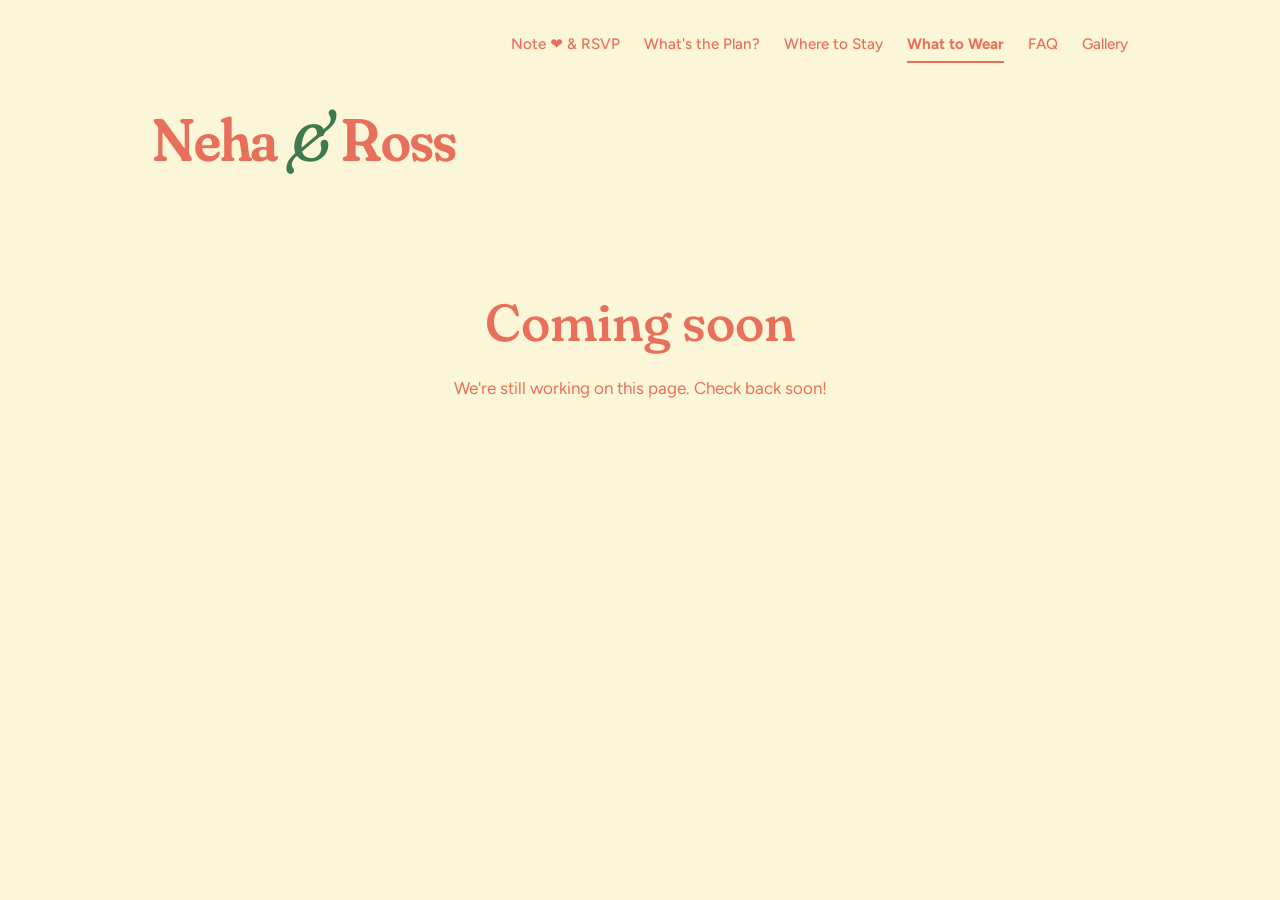
==== attire.html @ 46ffe924 "Build multi-tab wedding site Co-Authored-By: Claude Sonnet 5.5 <noreply@anthropic.com>  Co-authored-" ====
<!DOCTYPE html>
<html lang="en">
<head>
  <meta charset="UTF-8">
  <meta name="viewport" content="width=device-width, initial-scale=1.0">
  <title>What to Wear | Neha &amp; Ross</title>
  <meta name="theme-color" content="#FCF6D9">
  <link rel="preconnect" href="https://fonts.googleapis.com">
  <link rel="preconnect" href="https://fonts.gstatic.com" crossorigin>
  <link href="https://fonts.googleapis.com/css2?family=Fraunces:ital,opsz,wght,SOFT,WONK@0,9..144,100..900,0..100,0..1;1,9..144,100..900,0..100,0..1&family=Figtree:wght@400;500;600;700&display=swap" rel="stylesheet">
  <link rel="stylesheet" href="style.css">
</head>
<body>
<div class="page">
  <nav class="nav" aria-label="Main">
    <a href="index.html">Note ❤️ &amp; RSVP</a>
    <a href="schedule.html">What's the Plan?</a>
    <a href="stay.html">Where to Stay</a>
    <a href="attire.html" aria-current="page">What to Wear</a>
    <a href="faq.html">FAQ</a>
    <a href="gallery.html">Gallery</a>
  </nav>

  <p class="names small"><a href="index.html">Neha <span class="amp">&amp;</span> Ross</a></p>

  <section class="soon">
    <h1>Coming soon</h1>
    <p>We're still working on this page. Check back soon!</p>
  </section>
</div>
</body>
</html>
---- style.css ----
:root {
  --cream: #FCF6D9;
  --coral: #E8705A;
  --green: #3F7A4F;
  --serif: "Fraunces", Georgia, serif;
  --sans: "Figtree", system-ui, -apple-system, "Segoe UI", sans-serif;
}
*, *::before, *::after { box-sizing: border-box; }
body {
  margin: 0;
  background: var(--cream);
  color: var(--coral);
  font-family: var(--sans);
  font-size: 1.0625rem;
  line-height: 1.65;
  -webkit-text-size-adjust: 100%;
}
a { color: inherit; }
:focus-visible { outline: 3px solid var(--green); outline-offset: 4px; border-radius: 4px; }

.page { max-width: 64rem; margin: 0 auto; padding: 1.75rem 1.5rem 6rem; }

/* Navigation: top right */
.nav { display: flex; justify-content: flex-end; flex-wrap: wrap; gap: .25rem 1.5rem; }
.nav a {
  font-size: .95rem; font-weight: 500; text-decoration: none;
  padding: .25rem 0; border-bottom: 2px solid transparent;
}
.nav a:hover { border-bottom-color: currentColor; }
.nav a[aria-current="page"] { font-weight: 700; border-bottom-color: currentColor; }

/* Names */
.names {
  margin: clamp(2.5rem, 7vw, 5rem) 0 0;
  font-family: var(--serif);
  font-variation-settings: "SOFT" 100, "WONK" 1, "opsz" 144;
  font-weight: 600; line-height: .95; letter-spacing: -.02em;
  font-size: clamp(3.75rem, 17vw, 12rem);
  text-align: center;
}
.names a { text-decoration: none; }
.amp {
  color: var(--green);
  font-style: italic; font-weight: 400;
  font-size: 1.15em; line-height: 0;
  margin: 0 .04em;
}
.names.small { font-size: clamp(2.25rem, 8vw, 3.75rem); margin-top: 3rem; text-align: left; }

/* Place + date */
.meta {
  display: flex; justify-content: space-between; gap: .5rem 2rem;
  margin: 1.5rem 0 0;
  font-size: .8rem; font-weight: 500; text-transform: uppercase; letter-spacing: .28em;
}
.meta span:last-child { text-align: right; }

/* Polaroids */
.stack {
  position: relative; width: min(20rem, 78vw); aspect-ratio: 1 / 1.2;
  margin: clamp(4rem, 9vw, 7rem) auto;
}
.polaroid {
  position: absolute; inset: 0; margin: 0;
  background: #fff; padding: 5% 5% 17%;
  box-shadow: 0 .5rem 1.5rem rgba(110, 60, 30, .18), 0 .1rem .3rem rgba(110, 60, 30, .12);
}
.polaroid img { display: block; width: 100%; height: 100%; object-fit: cover; }
.polaroid:nth-child(1) { transform: rotate(-9deg) translate(-8%, 2%); }
.polaroid:nth-child(2) { transform: rotate(7deg) translate(9%, -2%); }
.polaroid:nth-child(3) { transform: rotate(-3deg) translate(-2%, 4%); }
.polaroid:nth-child(4) { transform: rotate(2deg); }

/* Content */
.section { max-width: 34rem; margin: 0 auto 5rem; }
.section h2 {
  font-family: var(--serif);
  font-variation-settings: "SOFT" 100, "WONK" 1;
  font-weight: 500; font-size: clamp(1.75rem, 5vw, 2.4rem); line-height: 1.15;
  margin: 0 0 1rem;
}
.section p { margin: 0 0 1rem; }
.placeholder-flag {
  display: inline-block; margin-bottom: 1rem;
  font-size: .75rem; font-weight: 600; letter-spacing: .12em;
  border: 1.5px dashed var(--coral); border-radius: 999px; padding: .1rem .8rem;
}
.signoff { font-family: var(--serif); font-style: italic; font-size: 1.25rem; }
.btn {
  display: inline-block; margin-top: .5rem;
  background: var(--coral); color: var(--cream);
  font-weight: 700; font-size: 1.05rem; letter-spacing: .12em; text-decoration: none;
  padding: .85rem 2.75rem; border-radius: 999px;
  transition: transform .15s ease;
}
.btn:hover { transform: rotate(-2deg) scale(1.04); }

.soon { text-align: center; margin: 7rem auto 0; }
.soon h1 {
  font-family: var(--serif); font-variation-settings: "SOFT" 100, "WONK" 1;
  font-weight: 500; font-size: clamp(2rem, 7vw, 3.25rem); margin: 0 0 .5rem;
}
.soon p { margin: 0; }

@media (max-width: 40rem) {
  .page { padding: 1.25rem 1.25rem 4rem; }
  .nav { justify-content: flex-start; gap: .25rem 1.1rem; }
  .meta { flex-direction: column; align-items: flex-start; gap: .5rem; font-size: .72rem; letter-spacing: .22em; }
  .meta span:last-child { text-align: left; }
}
@media (prefers-reduced-motion: reduce) { .btn { transition: none; } .btn:hover { transform: none; } }
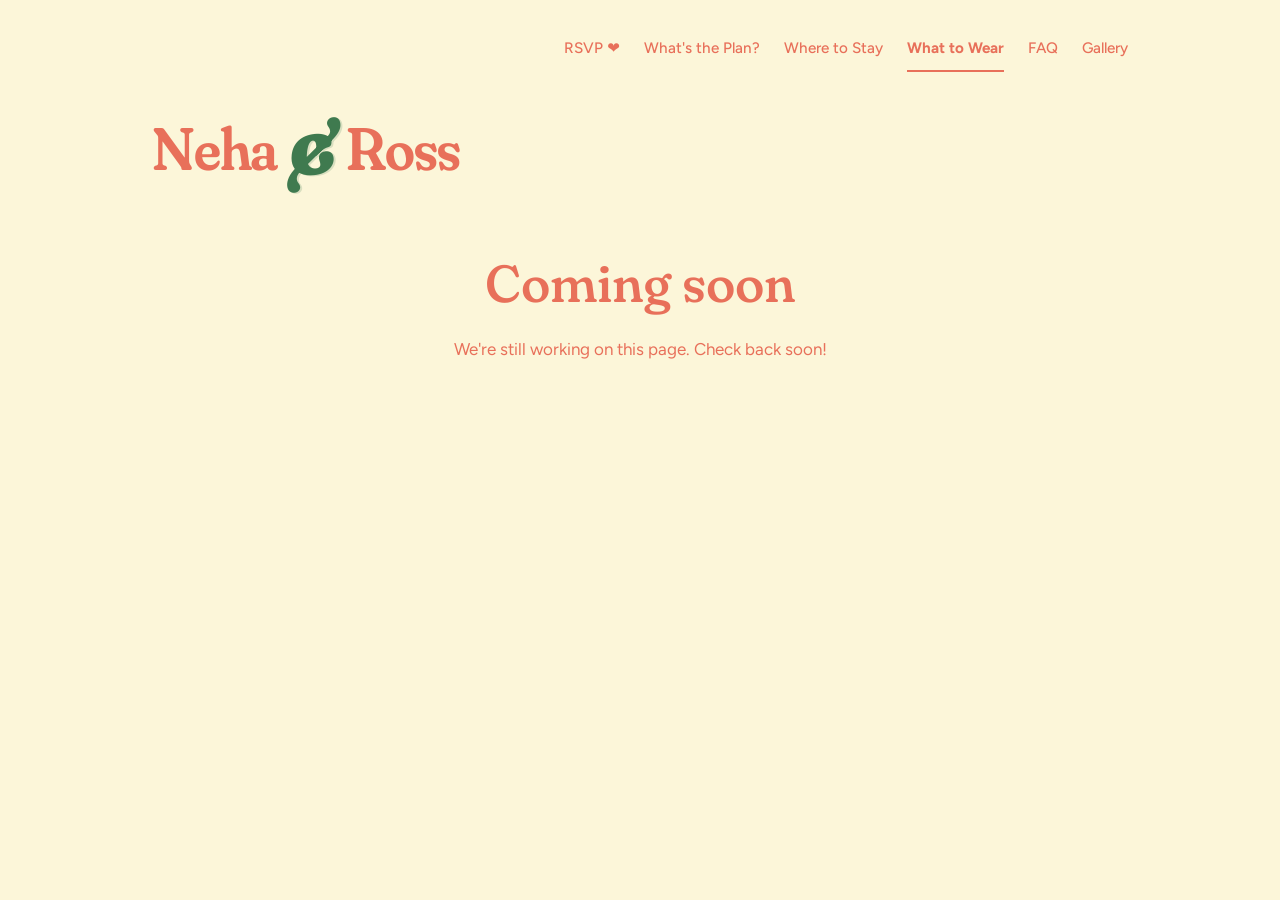
==== commit 04ec2966: "Website updates: playful ampersand, polaroid slideshow, RSVP tab, note text, plan cards Co-Authored-" ====
--- a/attire.html
+++ b/attire.html
@@ -13,7 +13,7 @@
 <body>
 <div class="page">
   <nav class="nav" aria-label="Main">
-    <a href="index.html">Note ❤️ &amp; RSVP</a>
+    <a href="index.html">RSVP ❤️</a>
     <a href="schedule.html">What's the Plan?</a>
     <a href="stay.html">Where to Stay</a>
     <a href="attire.html" aria-current="page">What to Wear</a>
--- a/style.css
+++ b/style.css
@@ -25,12 +25,14 @@
 .nav a {
   font-size: .95rem; font-weight: 500; text-decoration: none;
   padding: .25rem 0; border-bottom: 2px solid transparent;
+  display: inline-flex; align-items: center; min-height: 2.75rem;
 }
 .nav a:hover { border-bottom-color: currentColor; }
 .nav a[aria-current="page"] { font-weight: 700; border-bottom-color: currentColor; }
 
 /* Names */
 .names {
+  position: relative; z-index: 2;
   margin: clamp(2.5rem, 7vw, 5rem) 0 0;
   font-family: var(--serif);
   font-variation-settings: "SOFT" 100, "WONK" 1, "opsz" 144;
@@ -40,11 +42,16 @@
 }
 .names a { text-decoration: none; }
 .amp {
+  display: inline-block; position: relative;
   color: var(--green);
-  font-style: italic; font-weight: 400;
-  font-size: 1.15em; line-height: 0;
-  margin: 0 .04em;
+  font-style: italic; font-weight: 900;
+  font-variation-settings: "SOFT" 100, "WONK" 1, "opsz" 144;
+  font-size: 1.3em; line-height: 0;
+  margin: 0 .02em; letter-spacing: 0;
+  transform: translateY(.2em) rotate(-6deg);
+  text-shadow: .025em .03em 0 rgba(63, 122, 79, .18);
 }
+.names.small .amp { font-size: 1.15em; transform: translateY(.06em) rotate(-6deg); }
 .names.small { font-size: clamp(2.25rem, 8vw, 3.75rem); margin-top: 3rem; text-align: left; }
 
 /* Place + date */
@@ -58,18 +65,25 @@
 /* Polaroids */
 .stack {
   position: relative; width: min(20rem, 78vw); aspect-ratio: 1 / 1.2;
-  margin: clamp(4rem, 9vw, 7rem) auto;
+  margin: clamp(2rem, 6vw, 4rem) auto clamp(4rem, 9vw, 7rem);
 }
 .polaroid {
   position: absolute; inset: 0; margin: 0;
   background: #fff; padding: 5% 5% 17%;
   box-shadow: 0 .5rem 1.5rem rgba(110, 60, 30, .18), 0 .1rem .3rem rgba(110, 60, 30, .12);
 }
-.polaroid img { display: block; width: 100%; height: 100%; object-fit: cover; }
+.polaroid { transition: transform .8s cubic-bezier(.3, .7, .2, 1); will-change: transform; }
+.polaroid.no-anim { transition: none; }
+.polaroid img { display: block; background: #f3ede0; width: 100%; height: 100%; object-fit: cover; }
 .polaroid:nth-child(1) { transform: rotate(-9deg) translate(-8%, 2%); }
 .polaroid:nth-child(2) { transform: rotate(7deg) translate(9%, -2%); }
 .polaroid:nth-child(3) { transform: rotate(-3deg) translate(-2%, 4%); }
 .polaroid:nth-child(4) { transform: rotate(2deg); }
+.polaroid:nth-child(4).leaving {
+  transform: translate(65%, -8%) rotate(16deg); opacity: 0;
+  transition: transform .9s cubic-bezier(.5, 0, .75, .4), opacity .9s ease-in;
+}
+.polaroid.leaving.no-anim { transition: none; }
 
 /* Content */
 .section { max-width: 34rem; margin: 0 auto 5rem; }
@@ -95,7 +109,29 @@
 }
 .btn:hover { transform: rotate(-2deg) scale(1.04); }
 
-.soon { text-align: center; margin: 7rem auto 0; }
+/* What's the Plan? date cards */
+.dates {
+  display: grid; grid-template-columns: 1fr 1fr; gap: 1.25rem;
+  max-width: 40rem; margin: 3rem auto 0;
+}
+.date-card {
+  text-align: center; padding: 2rem 1.25rem 1.75rem;
+  background: #fff; border: 2px solid var(--coral); border-radius: 1.5rem 1.5rem 1.5rem .4rem;
+  box-shadow: .35rem .35rem 0 var(--green);
+  transform: rotate(-1.5deg);
+}
+.date-card.alt { border-radius: 1.5rem 1.5rem .4rem 1.5rem; transform: rotate(1.5deg); }
+.date-card h2 {
+  margin: 0 0 .5rem; font-family: var(--serif);
+  font-variation-settings: "SOFT" 100, "WONK" 1;
+  font-weight: 700; font-style: italic; font-size: clamp(1.9rem, 6vw, 2.6rem); line-height: 1.1;
+  color: var(--green);
+}
+.date-card p { margin: 0; font-weight: 500; }
+.date-card a { font-weight: 700; text-decoration-thickness: 2px; text-underline-offset: .2em; }
+@media (max-width: 40rem) { .dates { grid-template-columns: 1fr; gap: 1.5rem; } }
+
+.soon { text-align: center; margin: 4rem auto 0; }
 .soon h1 {
   font-family: var(--serif); font-variation-settings: "SOFT" 100, "WONK" 1;
   font-weight: 500; font-size: clamp(2rem, 7vw, 3.25rem); margin: 0 0 .5rem;
@@ -104,8 +140,13 @@
 
 @media (max-width: 40rem) {
   .page { padding: 1.25rem 1.25rem 4rem; }
-  .nav { justify-content: flex-start; gap: .25rem 1.1rem; }
+  .nav { justify-content: flex-start; gap: 0 1.1rem; }
+  .nav a { font-size: 1rem; }
   .meta { flex-direction: column; align-items: flex-start; gap: .5rem; font-size: .72rem; letter-spacing: .22em; }
   .meta span:last-child { text-align: left; }
 }
-@media (prefers-reduced-motion: reduce) { .btn { transition: none; } .btn:hover { transform: none; } }
+@media (prefers-reduced-motion: reduce) {
+  .btn { transition: none; } .btn:hover { transform: none; }
+  .polaroid, .polaroid:nth-child(4).leaving { transition: opacity .9s ease; }
+  .polaroid:nth-child(4).leaving { transform: rotate(2deg); }
+}
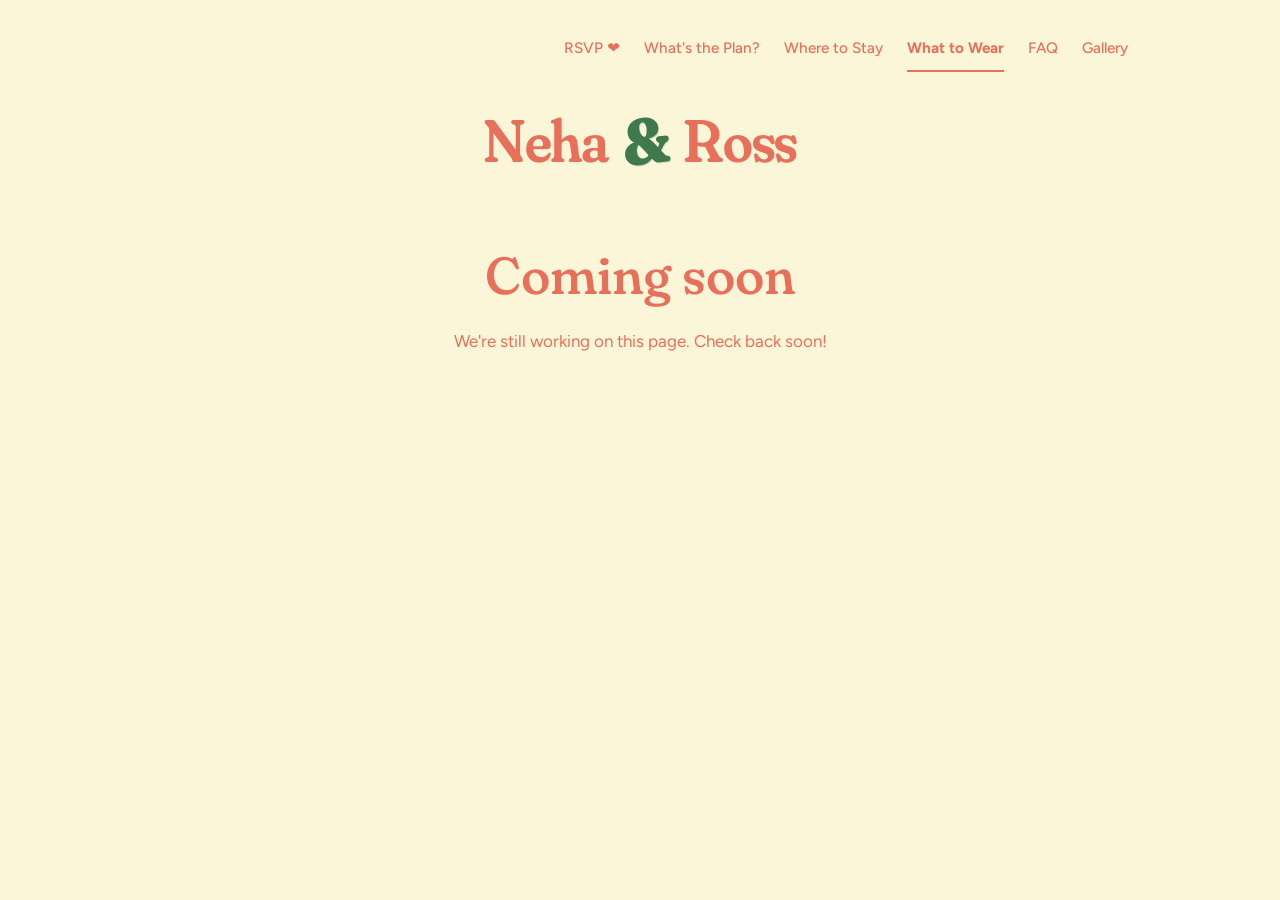
==== commit 34937828: "Update RSVP section, ampersand, and add link preview - Clearer & between names - <3 -> heart emoji; " ====
--- a/attire.html
+++ b/attire.html
@@ -8,7 +8,7 @@
   <link rel="preconnect" href="https://fonts.googleapis.com">
   <link rel="preconnect" href="https://fonts.gstatic.com" crossorigin>
   <link href="https://fonts.googleapis.com/css2?family=Fraunces:ital,opsz,wght,SOFT,WONK@0,9..144,100..900,0..100,0..1;1,9..144,100..900,0..100,0..1&family=Figtree:wght@400;500;600;700&display=swap" rel="stylesheet">
-  <link rel="stylesheet" href="style.css">
+  <link rel="stylesheet" href="style.css?v=3">
 </head>
 <body>
 <div class="page">
--- a/style.css
+++ b/style.css
@@ -18,16 +18,17 @@
 a { color: inherit; }
 :focus-visible { outline: 3px solid var(--green); outline-offset: 4px; border-radius: 4px; }
 
-.page { max-width: 64rem; margin: 0 auto; padding: 1.75rem 1.5rem 6rem; }
+.page { max-width: 64rem; margin: 0 auto; padding: 1.75rem 1.5rem 6rem; overflow-x: clip; }
 
 /* Navigation: top right */
-.nav { display: flex; justify-content: flex-end; flex-wrap: wrap; gap: .25rem 1.5rem; }
+.nav { position: relative; z-index: 3; display: flex; justify-content: flex-end; flex-wrap: wrap; gap: .25rem 1.5rem; }
 .nav a {
+  position: relative; z-index: 3; -webkit-tap-highlight-color: transparent; touch-action: manipulation;
   font-size: .95rem; font-weight: 500; text-decoration: none;
   padding: .25rem 0; border-bottom: 2px solid transparent;
   display: inline-flex; align-items: center; min-height: 2.75rem;
 }
-.nav a:hover { border-bottom-color: currentColor; }
+@media (hover: hover) { .nav a:hover { border-bottom-color: currentColor; } }
 .nav a[aria-current="page"] { font-weight: 700; border-bottom-color: currentColor; }
 
 /* Names */
@@ -37,27 +38,29 @@
   font-family: var(--serif);
   font-variation-settings: "SOFT" 100, "WONK" 1, "opsz" 144;
   font-weight: 600; line-height: .95; letter-spacing: -.02em;
-  font-size: clamp(3.75rem, 17vw, 12rem);
+  font-size: clamp(2.5rem, 12vw, 6.25rem);
+  white-space: nowrap;
+  padding-bottom: .12em;
   text-align: center;
 }
 .names a { text-decoration: none; }
 .amp {
   display: inline-block; position: relative;
   color: var(--green);
-  font-style: italic; font-weight: 900;
-  font-variation-settings: "SOFT" 100, "WONK" 1, "opsz" 144;
-  font-size: 1.3em; line-height: 0;
-  margin: 0 .02em; letter-spacing: 0;
-  transform: translateY(.2em) rotate(-6deg);
+  font-style: normal; font-weight: 800;
+  font-variation-settings: "SOFT" 100, "WONK" 0, "opsz" 144;
+  font-size: 1.12em; line-height: 0;
+  margin: 0 .08em; letter-spacing: 0;
+  transform: translateY(.03em) rotate(-6deg);
   text-shadow: .025em .03em 0 rgba(63, 122, 79, .18);
 }
-.names.small .amp { font-size: 1.15em; transform: translateY(.06em) rotate(-6deg); }
-.names.small { font-size: clamp(2.25rem, 8vw, 3.75rem); margin-top: 3rem; text-align: left; }
+.names.small .amp { font-size: 1.08em; transform: translateY(.02em) rotate(-6deg); }
+.names.small { font-size: clamp(2.25rem, 8vw, 3.75rem); margin-top: 2.5rem; padding-bottom: 0; text-align: center; }
 
 /* Place + date */
 .meta {
   display: flex; justify-content: space-between; gap: .5rem 2rem;
-  margin: 1.5rem 0 0;
+  max-width: 52rem; margin: 2rem auto 0;
   font-size: .8rem; font-weight: 500; text-transform: uppercase; letter-spacing: .28em;
 }
 .meta span:last-child { text-align: right; }
@@ -79,11 +82,9 @@
 .polaroid:nth-child(2) { transform: rotate(7deg) translate(9%, -2%); }
 .polaroid:nth-child(3) { transform: rotate(-3deg) translate(-2%, 4%); }
 .polaroid:nth-child(4) { transform: rotate(2deg); }
-.polaroid:nth-child(4).leaving {
-  transform: translate(65%, -8%) rotate(16deg); opacity: 0;
-  transition: transform .9s cubic-bezier(.5, 0, .75, .4), opacity .9s ease-in;
-}
-.polaroid.leaving.no-anim { transition: none; }
+.polaroid.leaving { transform: translate(105%, -6%) rotate(14deg); } /* slides out to the side, always opaque */
+.polaroid.no-anim { transition: none; }
+@media (min-width: 64.0625rem) { .stack { width: 26rem; } }
 
 /* Content */
 .section { max-width: 34rem; margin: 0 auto 5rem; }
@@ -99,6 +100,13 @@
   font-size: .75rem; font-weight: 600; letter-spacing: .12em;
   border: 1.5px dashed var(--coral); border-radius: 999px; padding: .1rem .8rem;
 }
+#rsvp { text-align: center; }
+#rsvp h2, .deadline { text-wrap: balance; }
+.deadline {
+  display: block; margin: .25rem 0 .75rem !important;
+  font-family: var(--serif); font-style: italic; font-size: 1.1rem; font-weight: 500;
+  color: var(--green);
+}
 .signoff { font-family: var(--serif); font-style: italic; font-size: 1.25rem; }
 .btn {
   display: inline-block; margin-top: .5rem;
@@ -111,8 +119,8 @@
 
 /* What's the Plan? date cards */
 .dates {
-  display: grid; grid-template-columns: 1fr 1fr; gap: 1.25rem;
-  max-width: 40rem; margin: 3rem auto 0;
+  display: grid; grid-template-columns: 1fr; gap: 1.5rem;
+  max-width: 24rem; margin: 3rem auto 0;
 }
 .date-card {
   text-align: center; padding: 2rem 1.25rem 1.75rem;
@@ -129,7 +137,6 @@
 }
 .date-card p { margin: 0; font-weight: 500; }
 .date-card a { font-weight: 700; text-decoration-thickness: 2px; text-underline-offset: .2em; }
-@media (max-width: 40rem) { .dates { grid-template-columns: 1fr; gap: 1.5rem; } }
 
 .soon { text-align: center; margin: 4rem auto 0; }
 .soon h1 {
@@ -140,13 +147,15 @@
 
 @media (max-width: 40rem) {
   .page { padding: 1.25rem 1.25rem 4rem; }
-  .nav { justify-content: flex-start; gap: 0 1.1rem; }
-  .nav a { font-size: 1rem; }
-  .meta { flex-direction: column; align-items: flex-start; gap: .5rem; font-size: .72rem; letter-spacing: .22em; }
-  .meta span:last-child { text-align: left; }
+  .nav { justify-content: center; gap: 0 1.15rem; }
+  .nav a { font-size: .98rem; white-space: nowrap; min-height: 2.75rem; }
+  .names { margin-top: 2.25rem; }
+  .meta { align-items: center; text-align: center; margin-top: 1.5rem; }
+  .meta { flex-direction: column; gap: .4rem; font-size: .72rem; letter-spacing: .22em; }
+  .meta span:last-child { text-align: center; }
 }
 @media (prefers-reduced-motion: reduce) {
   .btn { transition: none; } .btn:hover { transform: none; }
-  .polaroid, .polaroid:nth-child(4).leaving { transition: opacity .9s ease; }
-  .polaroid:nth-child(4).leaving { transform: rotate(2deg); }
+  .polaroid, .polaroid.leaving { transition: none; }
+  .polaroid.leaving { transform: rotate(2deg); }
 }
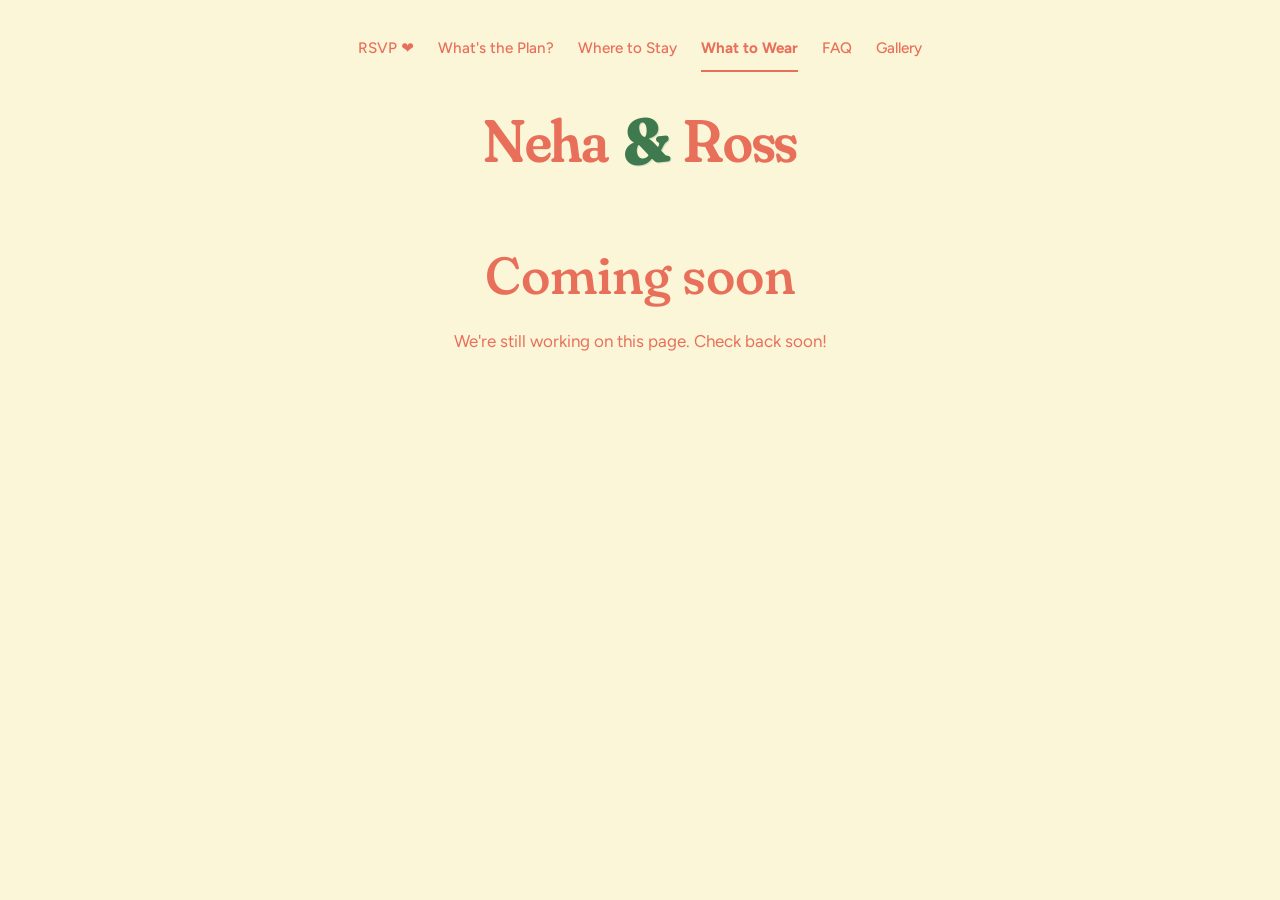
==== commit 5537511e: "Center tabs; tap, click and swipe photos on a 1.5s timer Co-Authored-By: Claude Opus 5.5 <noreply@an" ====
--- a/attire.html
+++ b/attire.html
@@ -8,7 +8,7 @@
   <link rel="preconnect" href="https://fonts.googleapis.com">
   <link rel="preconnect" href="https://fonts.gstatic.com" crossorigin>
   <link href="https://fonts.googleapis.com/css2?family=Fraunces:ital,opsz,wght,SOFT,WONK@0,9..144,100..900,0..100,0..1;1,9..144,100..900,0..100,0..1&family=Figtree:wght@400;500;600;700&display=swap" rel="stylesheet">
-  <link rel="stylesheet" href="style.css?v=3">
+  <link rel="stylesheet" href="style.css?v=4">
 </head>
 <body>
 <div class="page">
--- a/style.css
+++ b/style.css
@@ -21,7 +21,7 @@
 .page { max-width: 64rem; margin: 0 auto; padding: 1.75rem 1.5rem 6rem; overflow-x: clip; }
 
 /* Navigation: top right */
-.nav { position: relative; z-index: 3; display: flex; justify-content: flex-end; flex-wrap: wrap; gap: .25rem 1.5rem; }
+.nav { position: relative; z-index: 3; display: flex; justify-content: center; flex-wrap: wrap; gap: .25rem 1.5rem; }
 .nav a {
   position: relative; z-index: 3; -webkit-tap-highlight-color: transparent; touch-action: manipulation;
   font-size: .95rem; font-weight: 500; text-decoration: none;
@@ -75,15 +75,22 @@
   background: #fff; padding: 5% 5% 17%;
   box-shadow: 0 .5rem 1.5rem rgba(110, 60, 30, .18), 0 .1rem .3rem rgba(110, 60, 30, .12);
 }
-.polaroid { transition: transform .8s cubic-bezier(.3, .7, .2, 1); will-change: transform; }
+.polaroid { transition: transform .6s cubic-bezier(.3, .7, .2, 1); will-change: transform; }
 .polaroid.no-anim { transition: none; }
 .polaroid img { display: block; background: #f3ede0; width: 100%; height: 100%; object-fit: cover; }
 .polaroid:nth-child(1) { transform: rotate(-9deg) translate(-8%, 2%); }
 .polaroid:nth-child(2) { transform: rotate(7deg) translate(9%, -2%); }
 .polaroid:nth-child(3) { transform: rotate(-3deg) translate(-2%, 4%); }
 .polaroid:nth-child(4) { transform: rotate(2deg); }
-.polaroid.leaving { transform: translate(105%, -6%) rotate(14deg); } /* slides out to the side, always opaque */
-.polaroid.no-anim { transition: none; }
+/* Tap, click or swipe the stack to see the next photo (see slideshow.js) */
+.stack { cursor: pointer; touch-action: pan-y; user-select: none; -webkit-user-select: none; -webkit-tap-highlight-color: transparent; }
+.stack img { -webkit-user-drag: none; pointer-events: none; }
+.photo-hint {
+  margin: -2.5rem 0 4rem; text-align: center;
+  font-family: var(--serif); font-style: italic; font-size: .95rem; color: var(--green);
+}
+.photo-hint .touch { display: none; }
+@media (hover: none) { .photo-hint .mouse { display: none; } .photo-hint .touch { display: inline; } }
 @media (min-width: 64.0625rem) { .stack { width: 26rem; } }
 
 /* Content */
@@ -156,6 +163,5 @@
 }
 @media (prefers-reduced-motion: reduce) {
   .btn { transition: none; } .btn:hover { transform: none; }
-  .polaroid, .polaroid.leaving { transition: none; }
-  .polaroid.leaving { transform: rotate(2deg); }
+  .polaroid { transition: none; }
 }
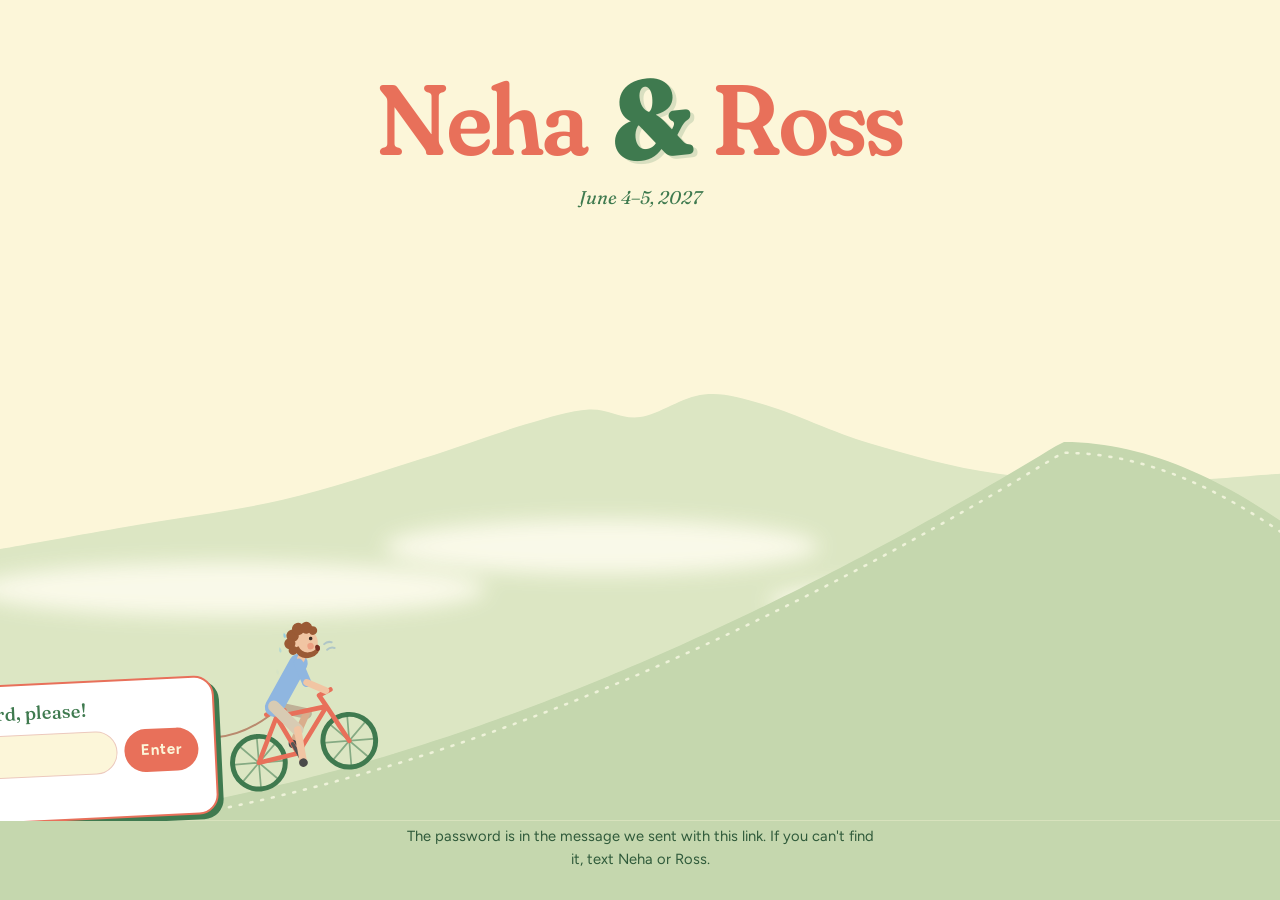
==== commit 570e35bf: "Password landing page with Ross biking up Mount Tam; 2s photo timer - welcome.html: Ross pedals up t" ====
--- a/attire.html
+++ b/attire.html
@@ -2,13 +2,15 @@
 <html lang="en">
 <head>
   <meta charset="UTF-8">
+  <script src="gate.js?v=1"></script>
+  <meta name="robots" content="noindex, nofollow">
   <meta name="viewport" content="width=device-width, initial-scale=1.0">
   <title>What to Wear | Neha &amp; Ross</title>
   <meta name="theme-color" content="#FCF6D9">
   <link rel="preconnect" href="https://fonts.googleapis.com">
   <link rel="preconnect" href="https://fonts.gstatic.com" crossorigin>
   <link href="https://fonts.googleapis.com/css2?family=Fraunces:ital,opsz,wght,SOFT,WONK@0,9..144,100..900,0..100,0..1;1,9..144,100..900,0..100,0..1&family=Figtree:wght@400;500;600;700&display=swap" rel="stylesheet">
-  <link rel="stylesheet" href="style.css?v=4">
+  <link rel="stylesheet" href="style.css?v=5">
 </head>
 <body>
 <div class="page">
--- a/style.css
+++ b/style.css
@@ -85,12 +85,6 @@
 /* Tap, click or swipe the stack to see the next photo (see slideshow.js) */
 .stack { cursor: pointer; touch-action: pan-y; user-select: none; -webkit-user-select: none; -webkit-tap-highlight-color: transparent; }
 .stack img { -webkit-user-drag: none; pointer-events: none; }
-.photo-hint {
-  margin: -2.5rem 0 4rem; text-align: center;
-  font-family: var(--serif); font-style: italic; font-size: .95rem; color: var(--green);
-}
-.photo-hint .touch { display: none; }
-@media (hover: none) { .photo-hint .mouse { display: none; } .photo-hint .touch { display: inline; } }
 @media (min-width: 64.0625rem) { .stack { width: 26rem; } }
 
 /* Content */
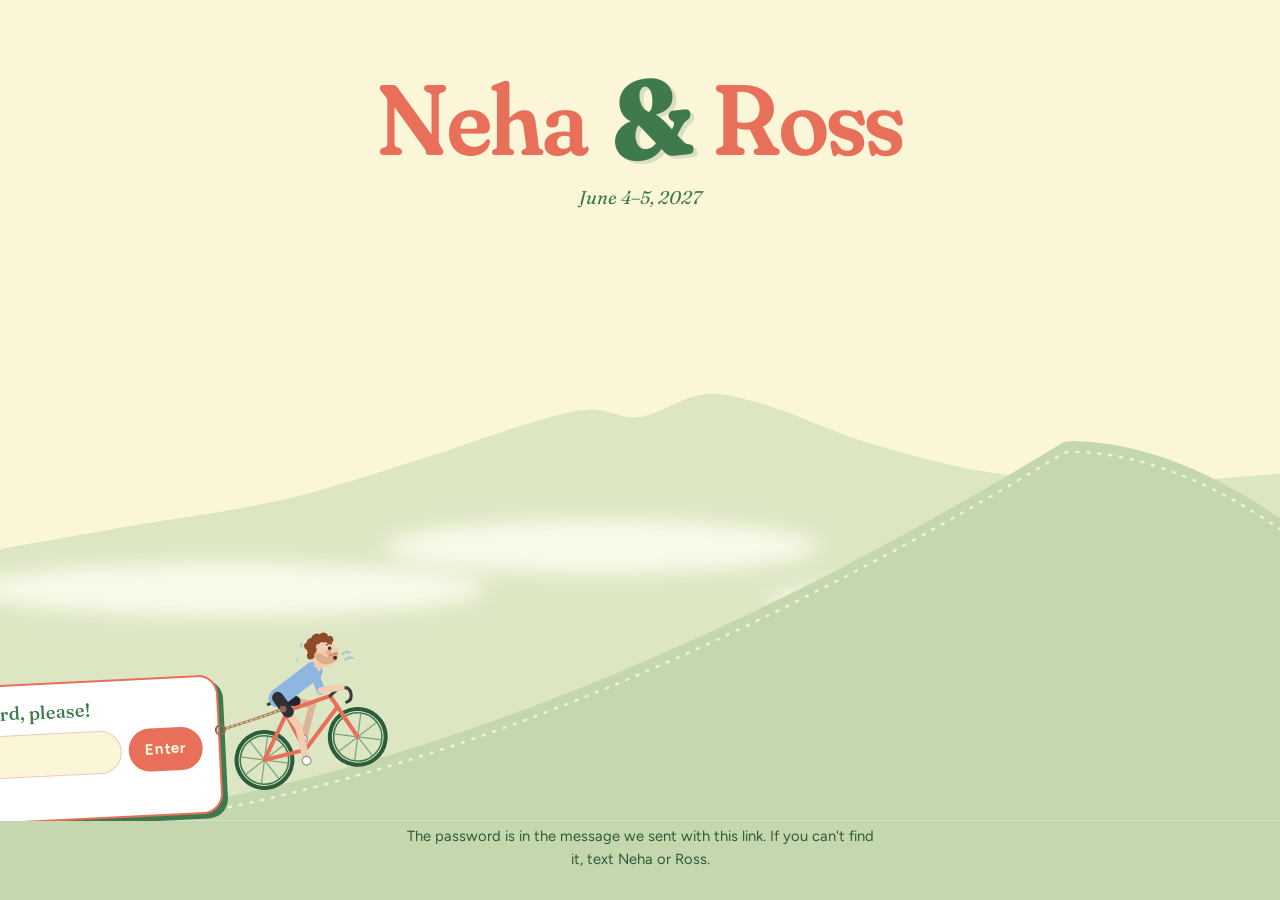
==== commit f2b3eace: "Trail map on What's the Plan? and a bike tab icon Co-Authored-By: Claude Opus 5.5 <noreply@anthropic" ====
--- a/attire.html
+++ b/attire.html
@@ -7,10 +7,13 @@
   <meta name="viewport" content="width=device-width, initial-scale=1.0">
   <title>What to Wear | Neha &amp; Ross</title>
   <meta name="theme-color" content="#FCF6D9">
+  <link rel="icon" href="favicon.svg" type="image/svg+xml">
+  <link rel="icon" href="favicon-32.png" sizes="32x32" type="image/png">
+  <link rel="apple-touch-icon" href="apple-touch-icon.png">
   <link rel="preconnect" href="https://fonts.googleapis.com">
   <link rel="preconnect" href="https://fonts.gstatic.com" crossorigin>
   <link href="https://fonts.googleapis.com/css2?family=Fraunces:ital,opsz,wght,SOFT,WONK@0,9..144,100..900,0..100,0..1;1,9..144,100..900,0..100,0..1&family=Figtree:wght@400;500;600;700&display=swap" rel="stylesheet">
-  <link rel="stylesheet" href="style.css?v=5">
+  <link rel="stylesheet" href="style.css?v=6">
 </head>
 <body>
 <div class="page">
--- a/style.css
+++ b/style.css
@@ -139,7 +139,61 @@
 .date-card p { margin: 0; font-weight: 500; }
 .date-card a { font-weight: 700; text-decoration-thickness: 2px; text-underline-offset: .2em; }
 
+/* What's the Plan? trail map (trail.js draws the dotted path) */
+.trail { position: relative; max-width: 36rem; margin: 2.5rem auto 0; }
+.trail-svg { position: absolute; inset: 0; width: 100%; height: 100%; overflow: visible; pointer-events: none; z-index: 0; }
+.trail-svg .route {
+  fill: none; stroke: var(--coral); stroke-width: 3.5; stroke-linecap: round;
+  stroke-dasharray: .1 11; opacity: .8;
+}
+.trail-svg .reveal { fill: none; stroke: #fff; stroke-width: 14; stroke-linecap: round; }
+.trail-head, .trail-row, .trail-end { position: relative; z-index: 1; }
+.trail-head { display: flex; justify-content: center; }
+.trail-head svg { display: block; width: min(15rem, 80%); height: auto; }
+.trail-head .anchor { position: absolute; left: 50%; bottom: .2rem; }
+.sign-text { font-family: var(--sans); font-weight: 800; font-size: 13px; letter-spacing: .16em; }
+.sign-text.small { font-size: 12px; letter-spacing: .08em; font-weight: 700; }
+.anchor { position: absolute; width: 1px; height: 1px; pointer-events: none; }
+.anchor.bottom { left: 50%; bottom: 0; }
+
+.trail-row { margin-top: 4.25rem; }
+.trail .date-card { position: relative; width: min(19rem, 80%); padding-top: 2.25rem; }
+.trail .date-card.left { margin-right: auto; margin-left: 2%; }
+.trail .date-card.right { margin-left: auto; margin-right: 2%; }
+.date-card .day {
+  margin: 0 0 .15rem; color: var(--coral);
+  font-size: .78rem; font-weight: 700; letter-spacing: .24em; text-transform: uppercase;
+}
+.pin {
+  position: absolute; top: -1.2rem; left: 50%; margin-left: -1.2rem;
+  width: 2.4rem; height: 2.4rem; border-radius: 50%;
+  display: grid; place-items: center;
+  background: var(--green); color: var(--cream);
+  font-family: var(--serif); font-weight: 700; font-size: 1.15rem; line-height: 1;
+  border: 3px solid var(--cream); box-shadow: 0 0 0 2px var(--green);
+}
+.pin.heart { position: relative; top: auto; left: auto; margin: 0 auto; background: var(--coral); box-shadow: 0 0 0 2px var(--coral); }
+.deco { position: absolute; z-index: -1; pointer-events: none; }
+.deco-pines { width: 4.5rem; left: calc(2% + min(19rem, 80%) + .75rem); bottom: -.25rem; }
+.deco-bike { width: 4.25rem; right: calc(2% + min(19rem, 80%) + .6rem); bottom: -.4rem; }
+
+.trail-end { margin-top: 4.5rem; text-align: center; }
+.trail-end > svg { display: block; width: min(16rem, 80%); height: auto; margin: .35rem auto 0; }
+.trail-end-note {
+  margin: .5rem 0 0; color: var(--green);
+  font-family: var(--serif); font-style: italic; font-weight: 500; font-size: 1.2rem;
+}
+@media (max-width: 30rem) {
+  .trail .date-card { width: 82%; }
+  .trail .date-card.left { margin-left: 0; }
+  .trail .date-card.right { margin-right: 0; }
+  .deco-pines { width: 3.2rem; left: auto; right: 0; bottom: -2rem; }
+  .deco-bike { width: 3.2rem; right: auto; left: 0; bottom: -2.2rem; }
+}
+
 .soon { text-align: center; margin: 4rem auto 0; }
+.trail + .soon { margin-top: 3.5rem; }
+.trail + .soon h1 { font-size: clamp(1.6rem, 5vw, 2.25rem); }
 .soon h1 {
   font-family: var(--serif); font-variation-settings: "SOFT" 100, "WONK" 1;
   font-weight: 500; font-size: clamp(2rem, 7vw, 3.25rem); margin: 0 0 .5rem;
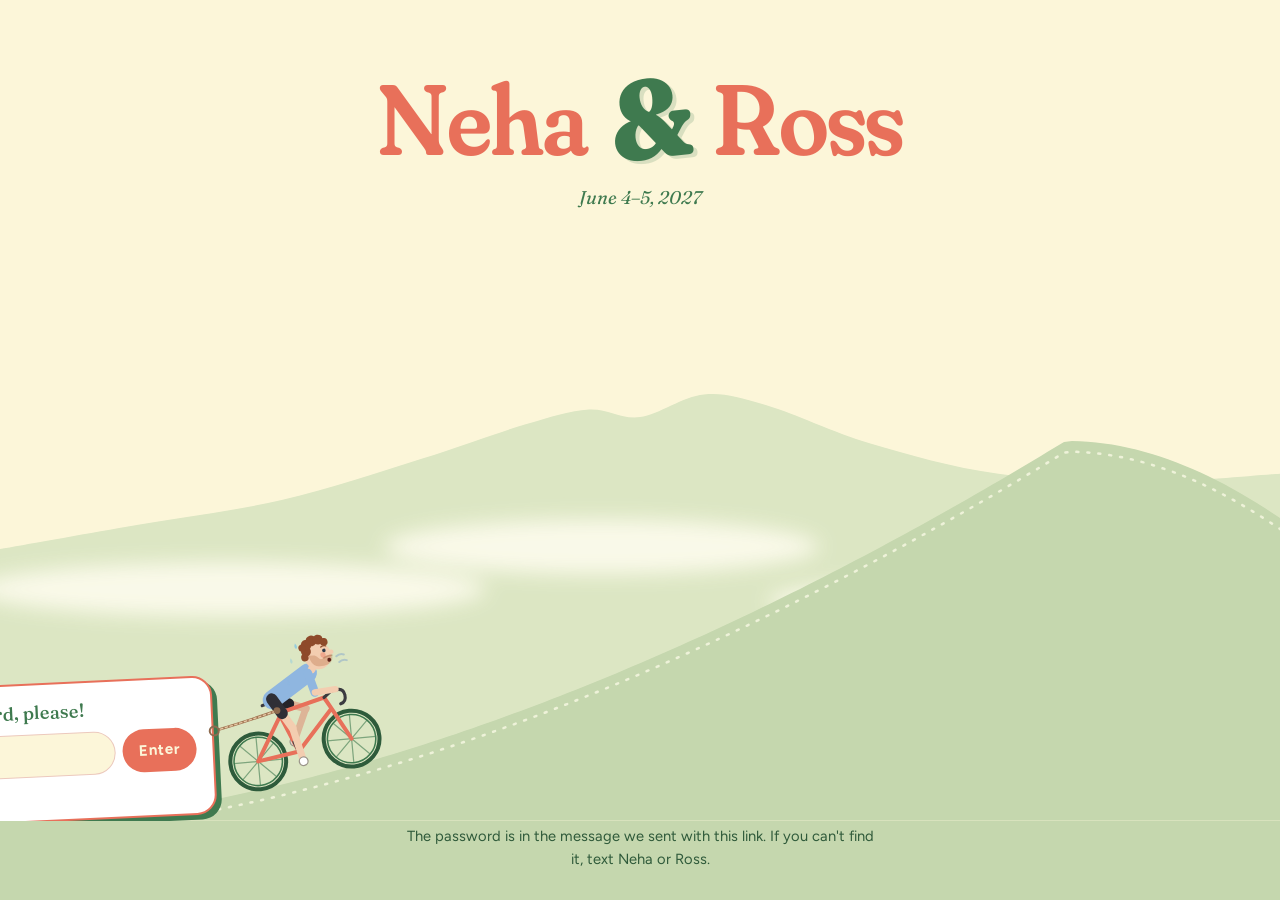
==== commit d5255fc7: "Remove beach scene at the end of the trail Co-Authored-By: Claude Opus 5.5 <noreply@anthropic.com> C" ====
--- a/attire.html
+++ b/attire.html
@@ -13,7 +13,7 @@
   <link rel="preconnect" href="https://fonts.googleapis.com">
   <link rel="preconnect" href="https://fonts.gstatic.com" crossorigin>
   <link href="https://fonts.googleapis.com/css2?family=Fraunces:ital,opsz,wght,SOFT,WONK@0,9..144,100..900,0..100,0..1;1,9..144,100..900,0..100,0..1&family=Figtree:wght@400;500;600;700&display=swap" rel="stylesheet">
-  <link rel="stylesheet" href="style.css?v=6">
+  <link rel="stylesheet" href="style.css?v=7">
 </head>
 <body>
 <div class="page">
--- a/style.css
+++ b/style.css
@@ -178,11 +178,6 @@
 .deco-bike { width: 4.25rem; right: calc(2% + min(19rem, 80%) + .6rem); bottom: -.4rem; }
 
 .trail-end { margin-top: 4.5rem; text-align: center; }
-.trail-end > svg { display: block; width: min(16rem, 80%); height: auto; margin: .35rem auto 0; }
-.trail-end-note {
-  margin: .5rem 0 0; color: var(--green);
-  font-family: var(--serif); font-style: italic; font-weight: 500; font-size: 1.2rem;
-}
 @media (max-width: 30rem) {
   .trail .date-card { width: 82%; }
   .trail .date-card.left { margin-left: 0; }
@@ -192,7 +187,7 @@
 }
 
 .soon { text-align: center; margin: 4rem auto 0; }
-.trail + .soon { margin-top: 3.5rem; }
+.trail + .soon { margin-top: 2.75rem; }
 .trail + .soon h1 { font-size: clamp(1.6rem, 5vw, 2.25rem); }
 .soon h1 {
   font-family: var(--serif); font-variation-settings: "SOFT" 100, "WONK" 1;
